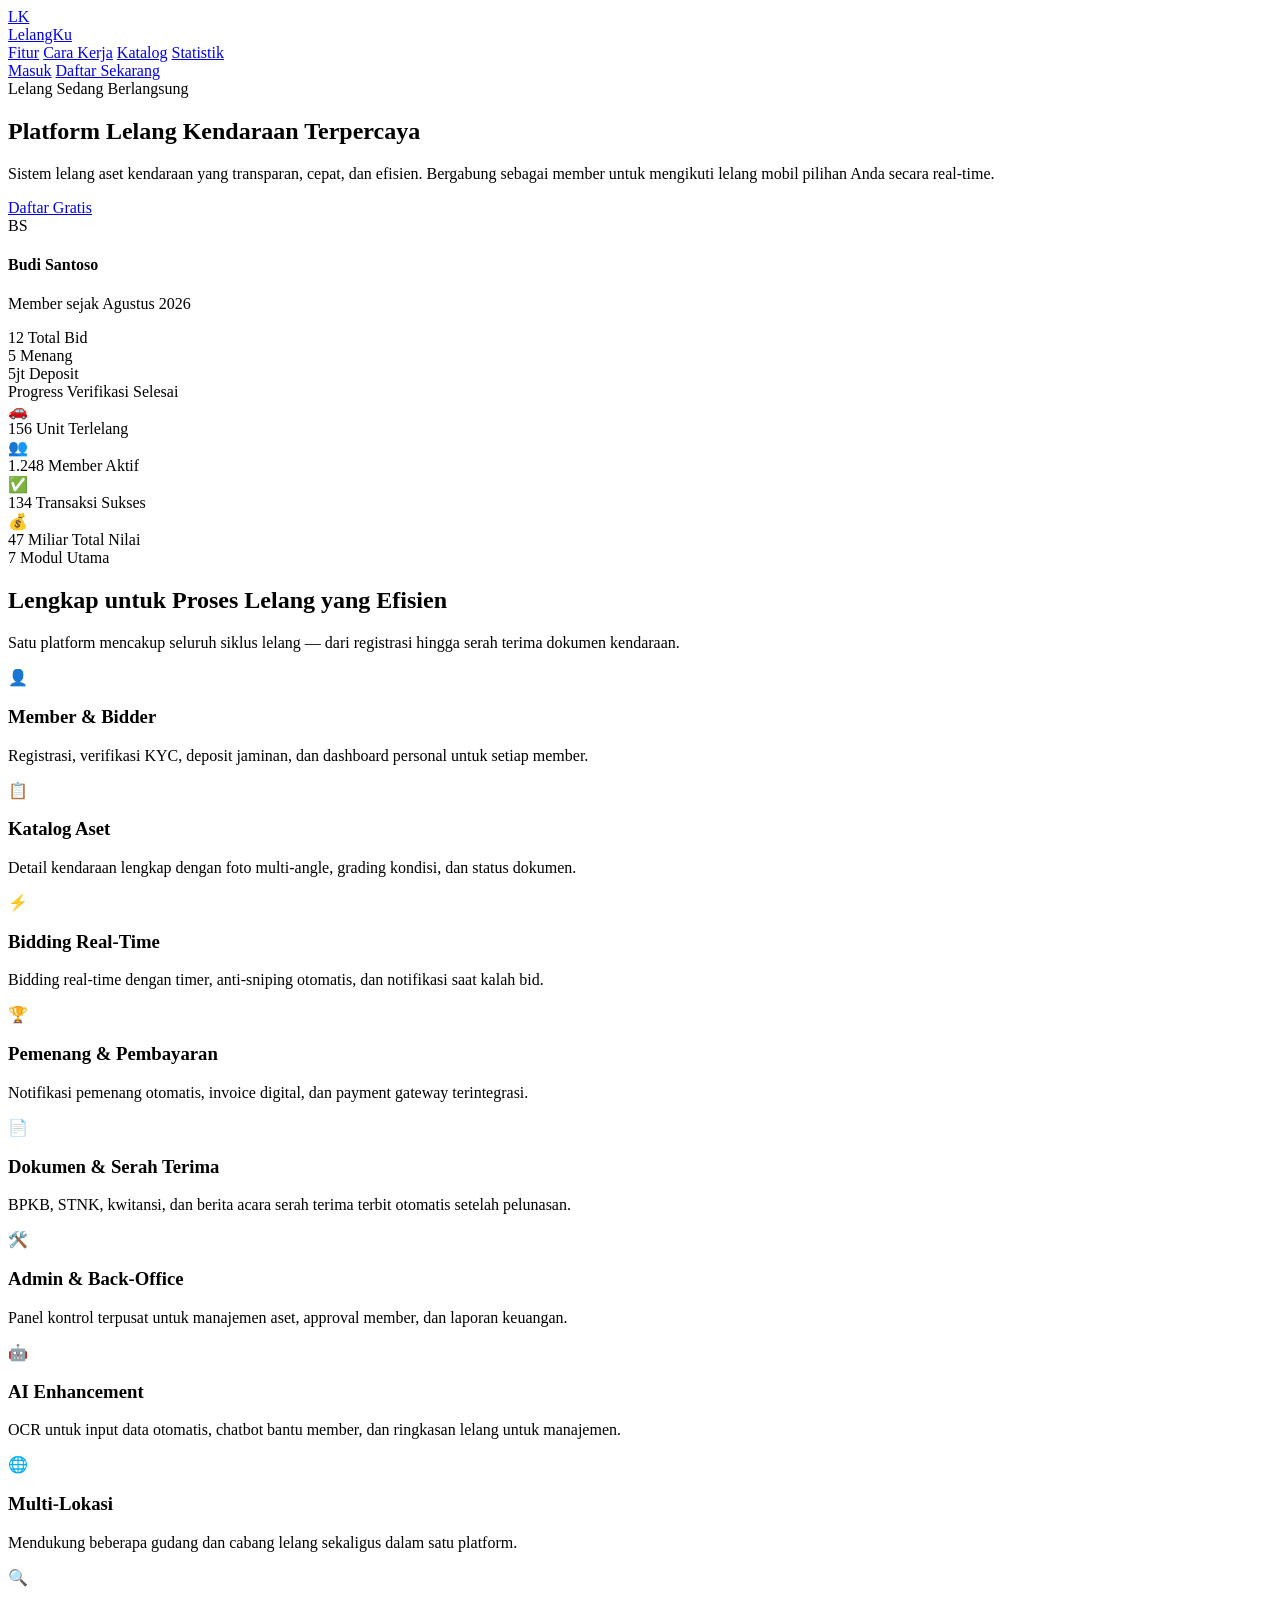
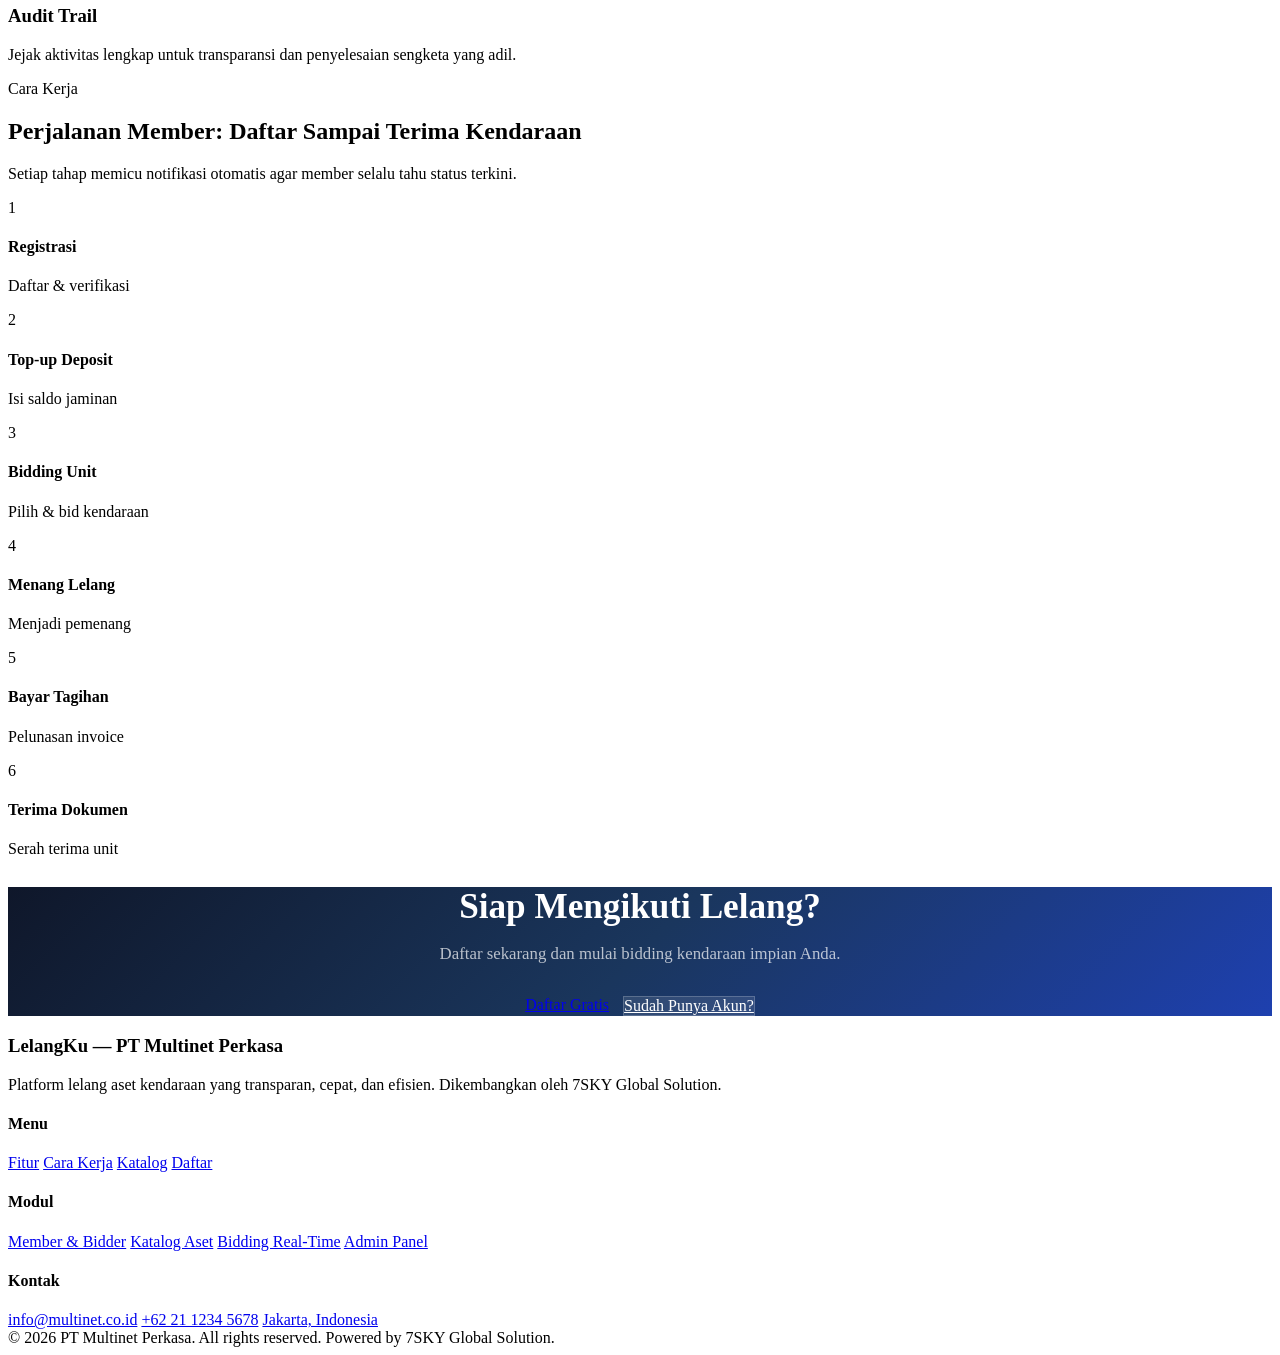
==== index.html @ e138a0ef "Add files via upload" ====
<!DOCTYPE html>
<html lang="id">
<head>
  <meta charset="UTF-8">
  <meta name="viewport" content="width=device-width, initial-scale=1.0">
  <title>LelangKu - Platform Lelang Aset Kendaraan</title>
  <link rel="stylesheet" href="css/style.css">
</head>
<body>

<!-- NAVBAR -->
<nav class="navbar" id="navbar">
  <div class="container">
    <a href="index.html" class="navbar-brand">
      <div class="logo-icon">LK</div>
      LelangKu
    </a>
    <div class="navbar-nav" id="navLinks">
      <a href="#features" class="active">Fitur</a>
      <a href="#how">Cara Kerja</a>
      <a href="katalog.html">Katalog</a>
      <a href="#stats">Statistik</a>
    </div>
    <div class="navbar-actions" id="navActions">
      <a href="login.html" class="btn btn-ghost">Masuk</a>
      <a href="register.html" class="btn btn-primary">Daftar Sekarang</a>
    </div>
  </div>
</nav>

<!-- HERO -->
<section class="hero" id="hero">
  <div class="container">
    <div class="hero-content">
      <div class="hero-badge">
        <span class="dot"></span>
        Lelang Sedang Berlangsung
      </div>
      <h1>Platform Lelang <span>Kendaraan</span> Terpercaya</h1>
      <p>Sistem lelang aset kendaraan yang transparan, cepat, dan efisien. Bergabung sebagai member untuk mengikuti lelang mobil pilihan Anda secara real-time.</p>
      <div class="hero-buttons">
        <a href="register.html" class="btn btn-accent btn-lg">Daftar Gratis</a>
        <a href="katalog.html" class="btn btn-lg" style="background:rgba(255,255,255,.1);color:white;border:1px solid rgba(255,255,255,.2);">Lihat Katalog</a>
      </div>
    </div>
    <div class="hero-visual">
      <div class="hero-card">
        <div class="hero-card-header">
          <div class="hero-card-avatar">BS</div>
          <div class="hero-card-info">
            <h4>Budi Santoso</h4>
            <p>Member sejak Agustus 2026</p>
          </div>
        </div>
        <div class="hero-stat-row">
          <div class="hero-stat">
            <span class="num">12</span>
            <span class="label">Total Bid</span>
          </div>
          <div class="hero-stat">
            <span class="num">5</span>
            <span class="label">Menang</span>
          </div>
          <div class="hero-stat">
            <span class="num">5jt</span>
            <span class="label">Deposit</span>
          </div>
        </div>
        <div class="hero-progress">
          <div class="progress-label">
            <span>Progress Verifikasi</span>
            <span>Selesai</span>
          </div>
          <div class="progress-bar"><div class="progress-fill"></div></div>
        </div>
      </div>
    </div>
  </div>
</section>

<!-- STATS BAR -->
<section class="stats-bar" id="stats">
  <div class="container">
    <div class="stat-item">
      <div class="stat-icon blue">🚗</div>
      <div class="stat-text">
        <span class="num" data-count="156">0</span>
        <span class="label">Unit Terlelang</span>
      </div>
    </div>
    <div class="stat-item">
      <div class="stat-icon amber">👥</div>
      <div class="stat-text">
        <span class="num" data-count="1248">0</span>
        <span class="label">Member Aktif</span>
      </div>
    </div>
    <div class="stat-item">
      <div class="stat-icon green">✅</div>
      <div class="stat-text">
        <span class="num" data-count="134">0</span>
        <span class="label">Transaksi Sukses</span>
      </div>
    </div>
    <div class="stat-item">
      <div class="stat-icon red">💰</div>
      <div class="stat-text">
        <span class="num" data-count="47">0</span>
        <span class="label">Miliar Total Nilai</span>
      </div>
    </div>
  </div>
</section>

<!-- FEATURES -->
<section class="section" id="features">
  <div class="container">
    <div class="section-header">
      <span class="tag">7 Modul Utama</span>
      <h2>Lengkap untuk Proses Lelang yang Efisien</h2>
      <p>Satu platform mencakup seluruh siklus lelang — dari registrasi hingga serah terima dokumen kendaraan.</p>
    </div>
    <div class="features-grid">
      <div class="feature-card">
        <div class="feature-icon blue">👤</div>
        <h3>Member & Bidder</h3>
        <p>Registrasi, verifikasi KYC, deposit jaminan, dan dashboard personal untuk setiap member.</p>
      </div>
      <div class="feature-card">
        <div class="feature-icon amber">📋</div>
        <h3>Katalog Aset</h3>
        <p>Detail kendaraan lengkap dengan foto multi-angle, grading kondisi, dan status dokumen.</p>
      </div>
      <div class="feature-card">
        <div class="feature-icon red">⚡</div>
        <h3>Bidding Real-Time</h3>
        <p>Bidding real-time dengan timer, anti-sniping otomatis, dan notifikasi saat kalah bid.</p>
      </div>
      <div class="feature-card">
        <div class="feature-icon green">🏆</div>
        <h3>Pemenang & Pembayaran</h3>
        <p>Notifikasi pemenang otomatis, invoice digital, dan payment gateway terintegrasi.</p>
      </div>
      <div class="feature-card">
        <div class="feature-icon purple">📄</div>
        <h3>Dokumen & Serah Terima</h3>
        <p>BPKB, STNK, kwitansi, dan berita acara serah terima terbit otomatis setelah pelunasan.</p>
      </div>
      <div class="feature-card">
        <div class="feature-icon teal">🛠️</div>
        <h3>Admin & Back-Office</h3>
        <p>Panel kontrol terpusat untuk manajemen aset, approval member, dan laporan keuangan.</p>
      </div>
      <div class="feature-card">
        <div class="feature-icon indigo">🤖</div>
        <h3>AI Enhancement</h3>
        <p>OCR untuk input data otomatis, chatbot bantu member, dan ringkasan lelang untuk manajemen.</p>
      </div>
      <div class="feature-card">
        <div class="feature-icon blue">🌐</div>
        <h3>Multi-Lokasi</h3>
        <p>Mendukung beberapa gudang dan cabang lelang sekaligus dalam satu platform.</p>
      </div>
      <div class="feature-card">
        <div class="feature-icon amber">🔍</div>
        <h3>Audit Trail</h3>
        <p>Jejak aktivitas lengkap untuk transparansi dan penyelesaian sengketa yang adil.</p>
      </div>
    </div>
  </div>
</section>

<!-- HOW IT WORKS -->
<section class="section" style="background:var(--white);" id="how">
  <div class="container">
    <div class="section-header">
      <span class="tag">Cara Kerja</span>
      <h2>Perjalanan Member: Daftar Sampai Terima Kendaraan</h2>
      <p>Setiap tahap memicu notifikasi otomatis agar member selalu tahu status terkini.</p>
    </div>
    <div class="steps-grid">
      <div class="step-item">
        <div class="step-num">1</div>
        <h4>Registrasi</h4>
        <p>Daftar & verifikasi</p>
      </div>
      <div class="step-item">
        <div class="step-num">2</div>
        <h4>Top-up Deposit</h4>
        <p>Isi saldo jaminan</p>
      </div>
      <div class="step-item">
        <div class="step-num">3</div>
        <h4>Bidding Unit</h4>
        <p>Pilih & bid kendaraan</p>
      </div>
      <div class="step-item">
        <div class="step-num">4</div>
        <h4>Menang Lelang</h4>
        <p>Menjadi pemenang</p>
      </div>
      <div class="step-item">
        <div class="step-num">5</div>
        <h4>Bayar Tagihan</h4>
        <p>Pelunasan invoice</p>
      </div>
      <div class="step-item">
        <div class="step-num">6</div>
        <h4>Terima Dokumen</h4>
        <p>Serah terima unit</p>
      </div>
    </div>
  </div>
</section>

<!-- CTA -->
<section class="section" style="background:linear-gradient(135deg,#0f172a,#1a365d,#1e40af);color:white;">
  <div class="container" style="text-align:center;">
    <h2 style="font-size:2.2rem;font-weight:800;margin-bottom:12px;">Siap Mengikuti Lelang?</h2>
    <p style="color:rgba(255,255,255,.7);font-size:1.05rem;margin-bottom:32px;">Daftar sekarang dan mulai bidding kendaraan impian Anda.</p>
    <div style="display:flex;gap:14px;justify-content:center;">
      <a href="register.html" class="btn btn-accent btn-lg">Daftar Gratis</a>
      <a href="login.html" class="btn btn-lg" style="background:rgba(255,255,255,.1);color:white;border:1px solid rgba(255,255,255,.2);">Sudah Punya Akun?</a>
    </div>
  </div>
</section>

<!-- FOOTER -->
<footer class="footer">
  <div class="container">
    <div class="footer-grid">
      <div class="footer-brand">
        <h3>LelangKu — PT Multinet Perkasa</h3>
        <p>Platform lelang aset kendaraan yang transparan, cepat, dan efisien. Dikembangkan oleh 7SKY Global Solution.</p>
      </div>
      <div class="footer-col">
        <h4>Menu</h4>
        <a href="#features">Fitur</a>
        <a href="#how">Cara Kerja</a>
        <a href="katalog.html">Katalog</a>
        <a href="register.html">Daftar</a>
      </div>
      <div class="footer-col">
        <h4>Modul</h4>
        <a href="#">Member & Bidder</a>
        <a href="#">Katalog Aset</a>
        <a href="#">Bidding Real-Time</a>
        <a href="#">Admin Panel</a>
      </div>
      <div class="footer-col">
        <h4>Kontak</h4>
        <a href="#">info@multinet.co.id</a>
        <a href="#">+62 21 1234 5678</a>
        <a href="#">Jakarta, Indonesia</a>
      </div>
    </div>
    <div class="footer-bottom">
      &copy; 2026 PT Multinet Perkasa. All rights reserved. Powered by 7SKY Global Solution.
    </div>
  </div>
</footer>

<script src="js/app.js"></script>
<script>
  // Animate stats on scroll
  const observer = new IntersectionObserver(entries => {
    entries.forEach(entry => {
      if (entry.isIntersecting) {
        entry.target.querySelectorAll('[data-count]').forEach(el => {
          const target = parseInt(el.dataset.count);
          let start = 0;
          const dur = 1200;
          const startTime = performance.now();
          function tick(now) {
            const p = Math.min((now - startTime) / dur, 1);
            const eased = 1 - Math.pow(1 - p, 3);
            el.textContent = Math.round(target * eased).toLocaleString('id-ID');
            if (p < 1) requestAnimationFrame(tick);
          }
          requestAnimationFrame(tick);
        });
        observer.unobserve(entry.target);
      }
    });
  }, { threshold: 0.3 });
  document.querySelectorAll('#stats').forEach(el => observer.observe(el));

  // Update nav based on login
  function updateNav() {
    const user = getCurrentUser();
    const actions = document.getElementById('navActions');
    if (user && actions) {
      const dash = user.role === 'admin' ? 'admin.html' : 'dashboard.html';
      actions.innerHTML = `
        <a href="${dash}" class="btn btn-ghost">Dashboard</a>
        <button onclick="logout()" class="btn btn-primary btn-sm">Keluar</button>
      `;
    }
  }
  updateNav();
</script>
</body>
</html>
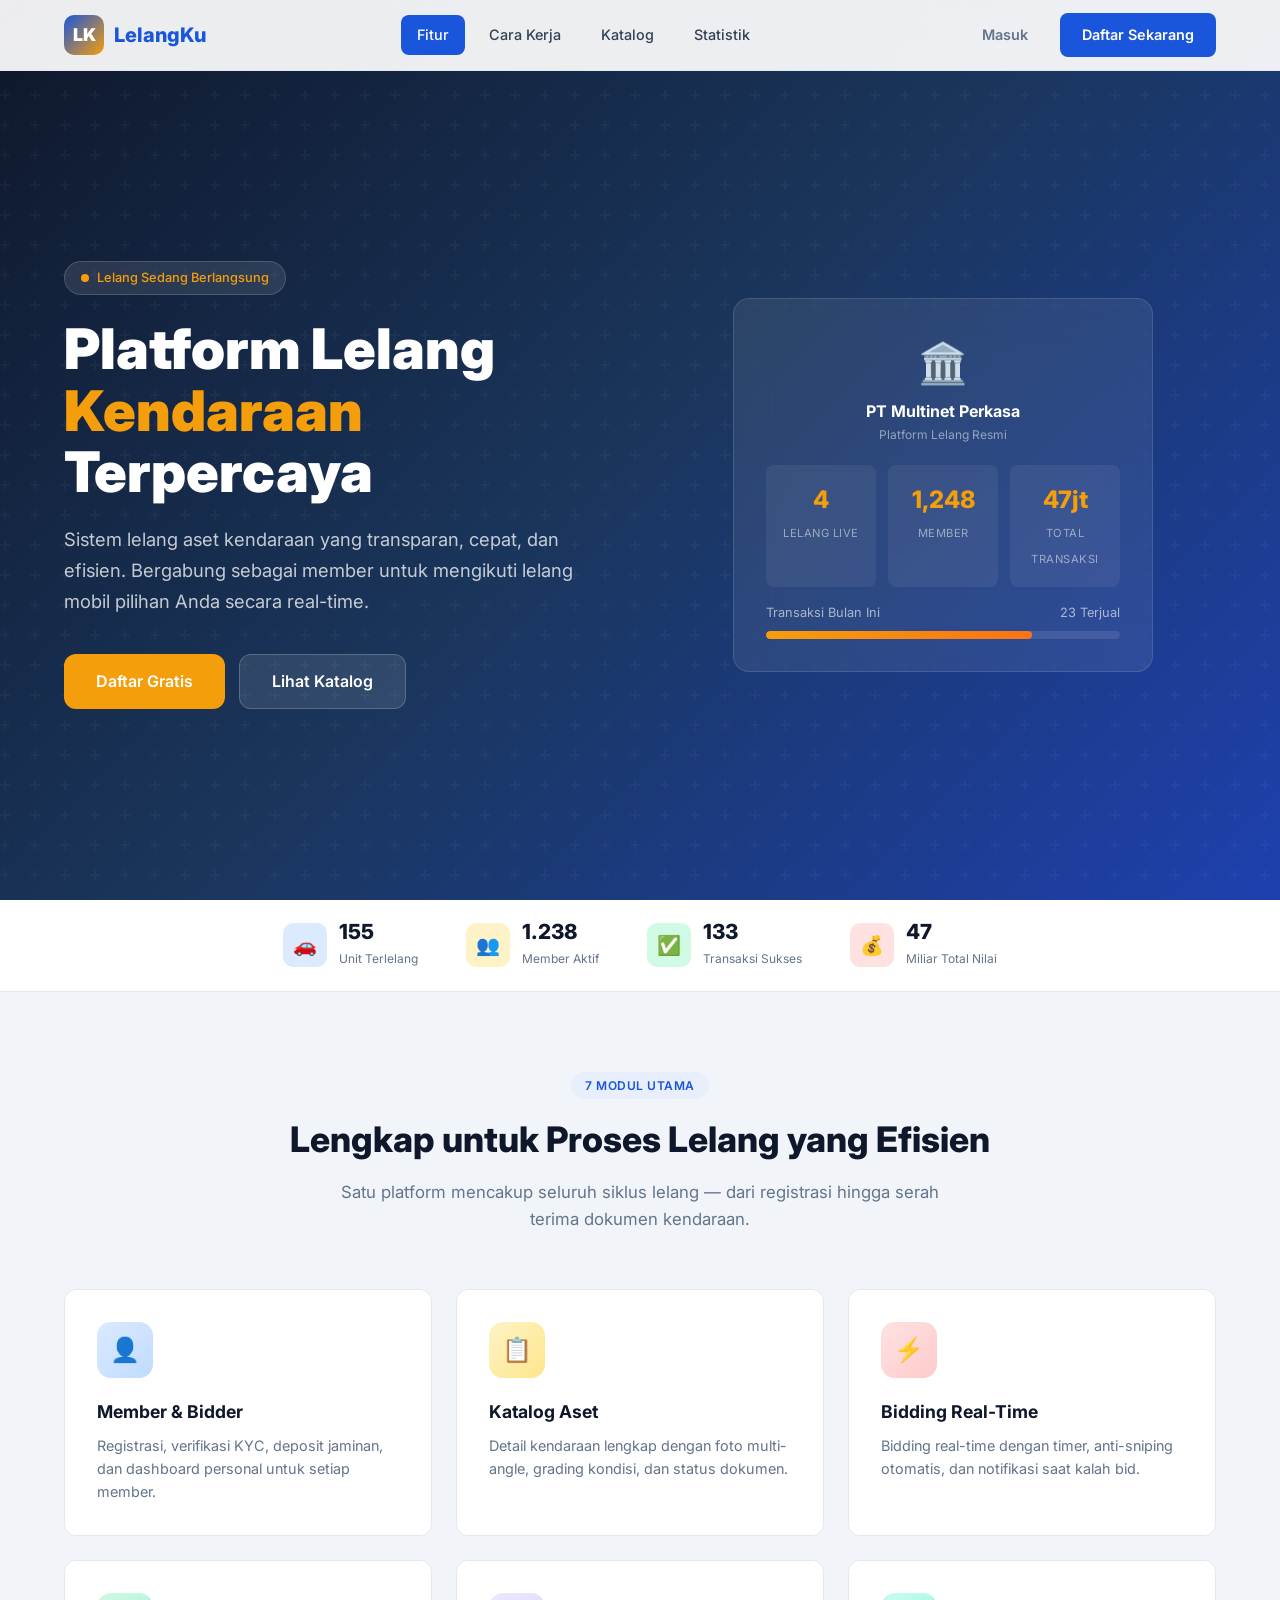
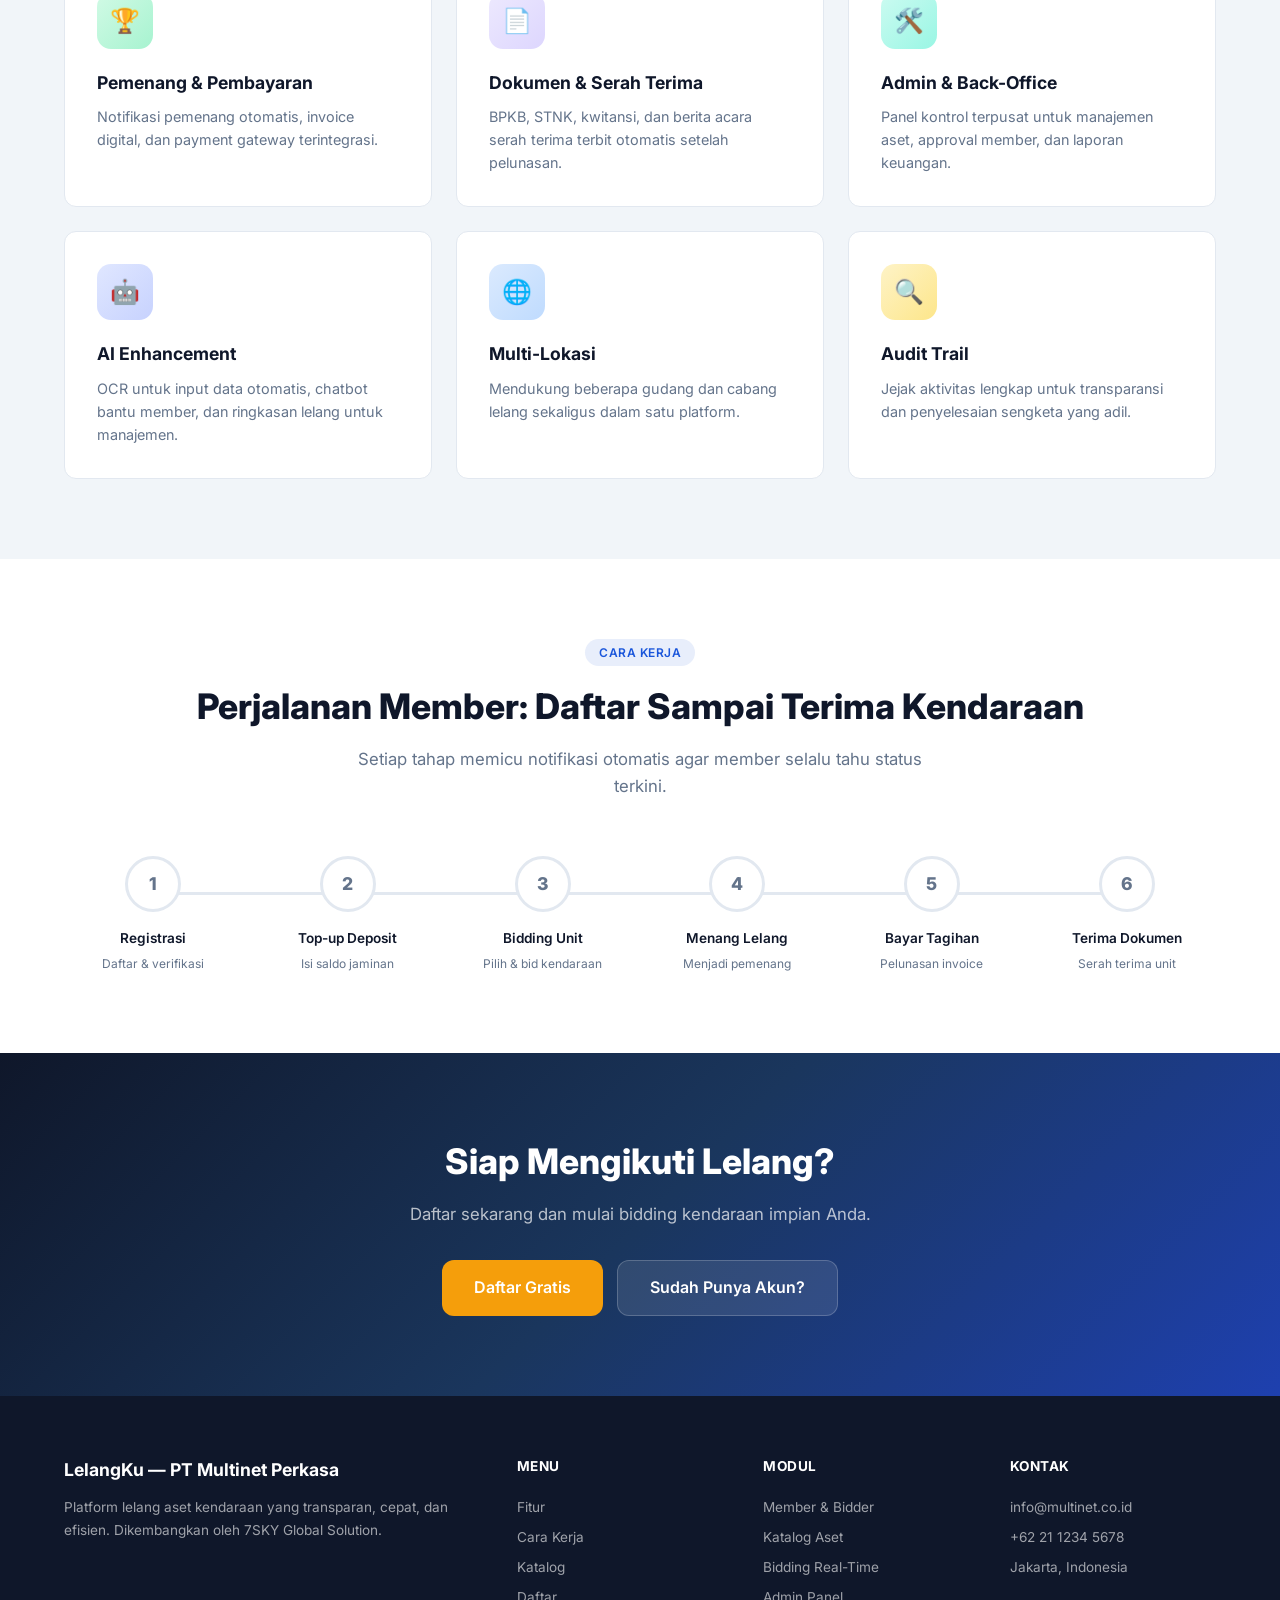
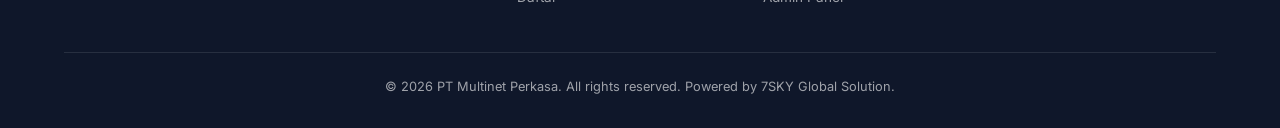
==== commit f8d22a5d: "Add files via upload" ====
--- a/index.html
+++ b/index.html
@@ -34,10 +34,10 @@
     <div class="hero-content">
       <div class="hero-badge">
         <span class="dot"></span>
-        Lelang Sedang Berlangsung
-      </div>
-      <h1>Platform Lelang <span>Kendaraan</span> Terpercaya</h1>
-      <p>Sistem lelang aset kendaraan yang transparan, cepat, dan efisien. Bergabung sebagai member untuk mengikuti lelang mobil pilihan Anda secara real-time.</p>
+        <span id="heroBadgeText">Lelang Sedang Berlangsung</span>
+      </div>
+      <h1 id="heroTitle">Platform Lelang <span>Kendaraan</span> Terpercaya</h1>
+      <p id="heroDesc">Sistem lelang aset kendaraan yang transparan, cepat, dan efisien. Bergabung sebagai member untuk mengikuti lelang mobil pilihan Anda secara real-time.</p>
       <div class="hero-buttons">
         <a href="register.html" class="btn btn-accent btn-lg">Daftar Gratis</a>
         <a href="katalog.html" class="btn btn-lg" style="background:rgba(255,255,255,.1);color:white;border:1px solid rgba(255,255,255,.2);">Lihat Katalog</a>
@@ -45,33 +45,31 @@
     </div>
     <div class="hero-visual">
       <div class="hero-card">
-        <div class="hero-card-header">
-          <div class="hero-card-avatar">BS</div>
-          <div class="hero-card-info">
-            <h4>Budi Santoso</h4>
-            <p>Member sejak Agustus 2026</p>
-          </div>
+        <div style="text-align:center;margin-bottom:20px;">
+          <div style="font-size:2.5rem;margin-bottom:4px;">🏛️</div>
+          <h4 style="color:white;font-weight:700;">PT Multinet Perkasa</h4>
+          <p style="color:rgba(255,255,255,.5);font-size:.75rem;margin:0;">Platform Lelang Resmi</p>
         </div>
         <div class="hero-stat-row">
           <div class="hero-stat">
-            <span class="num">12</span>
-            <span class="label">Total Bid</span>
+            <span class="num" id="heroLiveCount">4</span>
+            <span class="label">Lelang Live</span>
           </div>
           <div class="hero-stat">
-            <span class="num">5</span>
-            <span class="label">Menang</span>
+            <span class="num" id="heroMemberCount">1,248</span>
+            <span class="label">Member</span>
           </div>
           <div class="hero-stat">
-            <span class="num">5jt</span>
-            <span class="label">Deposit</span>
+            <span class="num" id="heroTotalValue">47jt</span>
+            <span class="label">Total Transaksi</span>
           </div>
         </div>
         <div class="hero-progress">
           <div class="progress-label">
-            <span>Progress Verifikasi</span>
-            <span>Selesai</span>
+            <span>Transaksi Bulan Ini</span>
+            <span id="heroTransCount">23 Terjual</span>
           </div>
-          <div class="progress-bar"><div class="progress-fill"></div></div>
+          <div class="progress-bar"><div class="progress-fill" style="width:75%"></div></div>
         </div>
       </div>
     </div>
@@ -298,6 +296,9 @@
     }
   }
   updateNav();
+
+  // Load hero content from admin settings
+  loadHeroContent();
 </script>
 </body>
 </html>
--- a/css/style.css
+++ b/css/style.css
@@ -0,0 +1,682 @@
+@import url('https://fonts.googleapis.com/css2?family=Inter:wght@300;400;500;600;700;800;900&display=swap');
+
+:root {
+  --primary: #1a56db;
+  --primary-dark: #1240a8;
+  --primary-light: #e8eefb;
+  --accent: #f59e0b;
+  --accent-dark: #d97706;
+  --success: #10b981;
+  --danger: #ef4444;
+  --warning: #f59e0b;
+  --dark: #0f172a;
+  --dark-700: #1e293b;
+  --dark-600: #334155;
+  --dark-500: #475569;
+  --gray: #64748b;
+  --gray-light: #94a3b8;
+  --gray-lighter: #cbd5e1;
+  --gray-100: #e2e8f0;
+  --gray-50: #f1f5f9;
+  --white: #ffffff;
+  --radius: 12px;
+  --radius-sm: 8px;
+  --radius-lg: 16px;
+  --shadow: 0 1px 3px rgba(0,0,0,.08), 0 4px 12px rgba(0,0,0,.04);
+  --shadow-md: 0 4px 16px rgba(0,0,0,.1);
+  --shadow-lg: 0 8px 32px rgba(0,0,0,.12);
+  --shadow-xl: 0 12px 48px rgba(0,0,0,.16);
+  --transition: all .25s cubic-bezier(.4,0,.2,1);
+}
+
+* { margin:0; padding:0; box-sizing:border-box; }
+
+html { scroll-behavior: smooth; }
+
+body {
+  font-family: 'Inter', -apple-system, BlinkMacSystemFont, sans-serif;
+  color: var(--dark);
+  background: var(--gray-50);
+  line-height: 1.6;
+  -webkit-font-smoothing: antialiased;
+}
+
+a { text-decoration: none; color: inherit; }
+img { max-width: 100%; display: block; }
+ul { list-style: none; }
+
+/* ===== HEADER / NAVBAR ===== */
+.navbar {
+  position: fixed; top: 0; left: 0; right: 0; z-index: 1000;
+  background: rgba(255,255,255,.92);
+  backdrop-filter: blur(20px);
+  -webkit-backdrop-filter: blur(20px);
+  border-bottom: 1px solid var(--gray-100);
+  transition: var(--transition);
+}
+.navbar.scrolled {
+  box-shadow: var(--shadow-md);
+}
+.navbar .container {
+  max-width: 1200px; margin: 0 auto;
+  padding: 0 24px;
+  display: flex; align-items: center; justify-content: space-between;
+  height: 70px;
+}
+.navbar-brand {
+  display: flex; align-items: center; gap: 10px;
+  font-weight: 800; font-size: 1.25rem; color: var(--primary);
+}
+.navbar-brand .logo-icon {
+  width: 40px; height: 40px; border-radius: 10px;
+  background: linear-gradient(135deg, var(--primary), var(--accent));
+  display: flex; align-items: center; justify-content: center;
+  color: white; font-size: 1.1rem; font-weight: 900;
+}
+.navbar-nav {
+  display: flex; align-items: center; gap: 8px;
+}
+.navbar-nav a {
+  padding: 8px 16px; border-radius: var(--radius-sm);
+  font-weight: 500; font-size: .9rem; color: var(--dark-600);
+  transition: var(--transition);
+}
+.navbar-nav a:hover { background: var(--primary-light); color: var(--primary); }
+.navbar-nav a.active { background: var(--primary); color: white; }
+.navbar-actions { display: flex; align-items: center; gap: 10px; }
+
+.btn {
+  display: inline-flex; align-items: center; justify-content: center; gap: 8px;
+  padding: 10px 22px; border-radius: var(--radius-sm);
+  font-family: inherit; font-weight: 600; font-size: .9rem;
+  border: none; cursor: pointer; transition: var(--transition);
+  white-space: nowrap;
+}
+.btn-primary { background: var(--primary); color: white; }
+.btn-primary:hover { background: var(--primary-dark); transform: translateY(-1px); box-shadow: var(--shadow-md); }
+.btn-secondary { background: var(--white); color: var(--primary); border: 2px solid var(--primary); }
+.btn-secondary:hover { background: var(--primary-light); }
+.btn-accent { background: var(--accent); color: var(--white); }
+.btn-accent:hover { background: var(--accent-dark); transform: translateY(-1px); }
+.btn-success { background: var(--success); color: white; }
+.btn-danger { background: var(--danger); color: white; }
+.btn-ghost { background: transparent; color: var(--gray); }
+.btn-ghost:hover { background: var(--gray-50); color: var(--dark); }
+.btn-lg { padding: 14px 32px; font-size: 1rem; border-radius: var(--radius); }
+.btn-sm { padding: 6px 14px; font-size: .8rem; }
+.btn-block { width: 100%; }
+
+/* ===== HERO ===== */
+.hero {
+  position: relative; overflow: hidden;
+  min-height: 100vh;
+  display: flex; align-items: center;
+  background: linear-gradient(135deg, #0f172a 0%, #1a365d 50%, #1e40af 100%);
+  padding-top: 70px;
+}
+.hero::before {
+  content: ''; position: absolute; inset: 0;
+  background: url("data:image/svg+xml,%3Csvg width='60' height='60' viewBox='0 0 60 60' xmlns='http://www.w3.org/2000/svg'%3E%3Cg fill='none' fill-rule='evenodd'%3E%3Cg fill='%23ffffff' fill-opacity='0.03'%3E%3Cpath d='M36 34v-4h-2v4h-4v2h4v4h2v-4h4v-2h-4zm0-30V0h-2v4h-4v2h4v4h2V6h4V4h-4zM6 34v-4H4v4H0v2h4v4h2v-4h4v-2H6zM6 4V0H4v4H0v2h4v4h2V6h4V4H6z'/%3E%3C/g%3E%3C/g%3E%3C/svg%3E");
+}
+.hero .container {
+  max-width: 1200px; margin: 0 auto; padding: 0 24px;
+  position: relative; z-index: 1;
+  display: grid; grid-template-columns: 1fr 1fr; gap: 60px; align-items: center;
+}
+.hero-content { color: white; }
+.hero-badge {
+  display: inline-flex; align-items: center; gap: 8px;
+  background: rgba(255,255,255,.1); border: 1px solid rgba(255,255,255,.15);
+  padding: 6px 16px; border-radius: 50px;
+  font-size: .8rem; font-weight: 500; color: var(--accent);
+  margin-bottom: 24px;
+}
+.hero-badge .dot { width: 8px; height: 8px; border-radius: 50%; background: var(--accent); animation: pulse 2s infinite; }
+@keyframes pulse { 0%,100% { opacity: 1; } 50% { opacity: .4; } }
+.hero h1 {
+  font-size: 3.5rem; font-weight: 900; line-height: 1.1;
+  margin-bottom: 20px;
+}
+.hero h1 span { color: var(--accent); }
+.hero p { font-size: 1.15rem; color: rgba(255,255,255,.75); margin-bottom: 36px; line-height: 1.7; }
+.hero-buttons { display: flex; gap: 14px; flex-wrap: wrap; }
+.hero-visual {
+  position: relative; display: flex; justify-content: center;
+}
+.hero-card {
+  background: rgba(255,255,255,.08); backdrop-filter: blur(20px);
+  border: 1px solid rgba(255,255,255,.12); border-radius: var(--radius-lg);
+  padding: 32px; width: 100%; max-width: 420px;
+}
+.hero-card-header { display: flex; align-items: center; gap: 12px; margin-bottom: 24px; }
+.hero-card-avatar {
+  width: 48px; height: 48px; border-radius: 50%;
+  background: linear-gradient(135deg, var(--accent), #f97316);
+  display: flex; align-items: center; justify-content: center;
+  color: white; font-weight: 700; font-size: 1.1rem;
+}
+.hero-card-info h4 { color: white; font-weight: 600; }
+.hero-card-info p { color: rgba(255,255,255,.5); font-size: .8rem; margin: 0; }
+.hero-stat-row { display: flex; gap: 12px; margin-bottom: 16px; }
+.hero-stat {
+  flex: 1; background: rgba(255,255,255,.06); border-radius: var(--radius-sm);
+  padding: 16px; text-align: center;
+}
+.hero-stat .num { font-size: 1.5rem; font-weight: 800; color: var(--accent); display: block; }
+.hero-stat .label { font-size: .7rem; color: rgba(255,255,255,.5); text-transform: uppercase; letter-spacing: .5px; }
+.hero-progress { margin-top: 16px; }
+.hero-progress .progress-label { display: flex; justify-content: space-between; color: rgba(255,255,255,.6); font-size: .8rem; margin-bottom: 8px; }
+.hero-progress .progress-bar { height: 8px; background: rgba(255,255,255,.1); border-radius: 50px; overflow: hidden; }
+.hero-progress .progress-fill { height: 100%; background: linear-gradient(90deg, var(--accent), #f97316); border-radius: 50px; width: 68%; animation: progressAnim 2s ease-out; }
+@keyframes progressAnim { from { width: 0; } }
+
+/* ===== SECTIONS ===== */
+.section {
+  padding: 80px 0;
+}
+.section-header {
+  text-align: center; margin-bottom: 56px;
+}
+.section-header .tag {
+  display: inline-block;
+  background: var(--primary-light); color: var(--primary);
+  padding: 4px 14px; border-radius: 50px;
+  font-size: .75rem; font-weight: 600; text-transform: uppercase;
+  letter-spacing: .5px; margin-bottom: 12px;
+}
+.section-header h2 {
+  font-size: 2.2rem; font-weight: 800; color: var(--dark);
+}
+.section-header p {
+  color: var(--gray); font-size: 1.05rem; margin-top: 12px; max-width: 600px; margin-left: auto; margin-right: auto;
+}
+.container { max-width: 1200px; margin: 0 auto; padding: 0 24px; }
+
+/* ===== STATS BAR ===== */
+.stats-bar {
+  background: var(--white);
+  border-bottom: 1px solid var(--gray-100);
+  padding: 20px 0;
+}
+.stats-bar .container {
+  display: flex; align-items: center; justify-content: center; gap: 48px; flex-wrap: wrap;
+}
+.stat-item { display: flex; align-items: center; gap: 12px; }
+.stat-icon {
+  width: 44px; height: 44px; border-radius: 10px;
+  display: flex; align-items: center; justify-content: center;
+  font-size: 1.2rem;
+}
+.stat-icon.blue { background: #dbeafe; color: var(--primary); }
+.stat-icon.amber { background: #fef3c7; color: var(--accent); }
+.stat-icon.green { background: #d1fae5; color: var(--success); }
+.stat-icon.red { background: #fee2e2; color: var(--danger); }
+.stat-text .num { font-size: 1.3rem; font-weight: 800; color: var(--dark); display: block; line-height: 1.2; }
+.stat-text .label { font-size: .75rem; color: var(--gray); }
+
+/* ===== FEATURES GRID ===== */
+.features-grid {
+  display: grid; grid-template-columns: repeat(3, 1fr); gap: 24px;
+}
+.feature-card {
+  background: var(--white); border-radius: var(--radius);
+  padding: 32px; border: 1px solid var(--gray-100);
+  transition: var(--transition);
+}
+.feature-card:hover { transform: translateY(-4px); box-shadow: var(--shadow-lg); border-color: var(--primary-light); }
+.feature-icon {
+  width: 56px; height: 56px; border-radius: 14px;
+  display: flex; align-items: center; justify-content: center;
+  font-size: 1.5rem; margin-bottom: 20px;
+}
+.feature-icon.blue { background: linear-gradient(135deg, #dbeafe, #bfdbfe); color: var(--primary); }
+.feature-icon.amber { background: linear-gradient(135deg, #fef3c7, #fde68a); color: var(--accent); }
+.feature-icon.green { background: linear-gradient(135deg, #d1fae5, #a7f3d0); color: var(--success); }
+.feature-icon.red { background: linear-gradient(135deg, #fee2e2, #fecaca); color: var(--danger); }
+.feature-icon.purple { background: linear-gradient(135deg, #ede9fe, #ddd6fe); color: #7c3aed; }
+.feature-icon.teal { background: linear-gradient(135deg, #ccfbf1, #99f6e4); color: #0d9488; }
+.feature-icon.indigo { background: linear-gradient(135deg, #e0e7ff, #c7d2fe); color: #4f46e5; }
+.feature-card h3 { font-size: 1.1rem; font-weight: 700; margin-bottom: 8px; }
+.feature-card p { font-size: .9rem; color: var(--gray); line-height: 1.6; }
+
+/* ===== HOW IT WORKS ===== */
+.steps-grid {
+  display: grid; grid-template-columns: repeat(6, 1fr); gap: 16px;
+  position: relative;
+}
+.steps-grid::before {
+  content: ''; position: absolute; top: 36px; left: 8%; right: 8%;
+  height: 3px; background: var(--gray-100);
+}
+.step-item {
+  text-align: center; position: relative; z-index: 1;
+}
+.step-num {
+  width: 56px; height: 56px; border-radius: 50%;
+  background: var(--white); border: 3px solid var(--gray-100);
+  display: flex; align-items: center; justify-content: center;
+  font-size: 1.1rem; font-weight: 800; color: var(--gray);
+  margin: 0 auto 16px; transition: var(--transition);
+}
+.step-item:hover .step-num { border-color: var(--primary); color: var(--primary); background: var(--primary-light); }
+.step-item h4 { font-size: .85rem; font-weight: 600; color: var(--dark); margin-bottom: 4px; }
+.step-item p { font-size: .75rem; color: var(--gray); }
+
+/* ===== FORM PAGES ===== */
+.auth-page {
+  min-height: 100vh; display: flex;
+}
+.auth-left {
+  flex: 1; background: linear-gradient(135deg, #0f172a, #1a365d, #1e40af);
+  display: flex; flex-direction: column; justify-content: center;
+  padding: 60px; position: relative; overflow: hidden;
+}
+.auth-left::before {
+  content: ''; position: absolute; inset: 0;
+  background: url("data:image/svg+xml,%3Csvg width='40' height='40' viewBox='0 0 40 40' xmlns='http://www.w3.org/2000/svg'%3E%3Cg fill='%23ffffff' fill-opacity='0.04'%3E%3Cpath d='M20 20.5V18H0v-2h20v-2l2 3-2 3zm0-7V11h20V9H20V7l-2 3 2 3z'/%3E%3C/g%3E%3C/svg%3E");
+}
+.auth-left .content { position: relative; z-index: 1; color: white; }
+.auth-left .content h2 { font-size: 2.5rem; font-weight: 800; margin-bottom: 16px; }
+.auth-left .content p { font-size: 1.1rem; color: rgba(255,255,255,.7); line-height: 1.7; }
+.auth-left .content h2 span { color: var(--accent); }
+.auth-features { margin-top: 40px; display: flex; flex-direction: column; gap: 16px; }
+.auth-feature {
+  display: flex; align-items: center; gap: 14px;
+  background: rgba(255,255,255,.06); border-radius: var(--radius-sm);
+  padding: 14px 18px;
+}
+.auth-feature-icon {
+  width: 40px; height: 40px; border-radius: 10px;
+  background: rgba(255,255,255,.1);
+  display: flex; align-items: center; justify-content: center;
+  font-size: 1.1rem; flex-shrink: 0;
+}
+.auth-feature h4 { font-weight: 600; font-size: .9rem; }
+.auth-feature p { font-size: .75rem; color: rgba(255,255,255,.5); margin: 0; }
+
+.auth-right {
+  flex: 1; display: flex; align-items: center; justify-content: center;
+  padding: 40px; background: var(--white);
+}
+.auth-form-container {
+  width: 100%; max-width: 420px;
+}
+.auth-form-container .brand {
+  display: flex; align-items: center; gap: 10px;
+  font-weight: 800; font-size: 1.2rem; color: var(--primary);
+  margin-bottom: 36px;
+}
+.auth-form-container .brand .logo-icon {
+  width: 36px; height: 36px; border-radius: 8px;
+  background: linear-gradient(135deg, var(--primary), var(--accent));
+  display: flex; align-items: center; justify-content: center;
+  color: white; font-size: .9rem; font-weight: 900;
+}
+.auth-form-container h2 { font-size: 1.6rem; font-weight: 800; margin-bottom: 4px; }
+.auth-form-container .subtitle { color: var(--gray); font-size: .9rem; margin-bottom: 32px; }
+
+.form-group { margin-bottom: 20px; }
+.form-group label {
+  display: block; font-weight: 600; font-size: .85rem;
+  color: var(--dark-600); margin-bottom: 6px;
+}
+.form-group .input-wrap {
+  position: relative;
+}
+.form-group .input-wrap .icon {
+  position: absolute; left: 14px; top: 50%; transform: translateY(-50%);
+  color: var(--gray-light); font-size: 1rem;
+}
+.form-control {
+  width: 100%; padding: 12px 14px 12px 42px;
+  border: 2px solid var(--gray-100); border-radius: var(--radius-sm);
+  font-family: inherit; font-size: .9rem; color: var(--dark);
+  background: var(--gray-50); transition: var(--transition);
+}
+.form-control:focus { outline: none; border-color: var(--primary); background: var(--white); box-shadow: 0 0 0 4px rgba(26,86,219,.1); }
+.form-control::placeholder { color: var(--gray-light); }
+.form-row { display: grid; grid-template-columns: 1fr 1fr; gap: 16px; }
+.form-check {
+  display: flex; align-items: center; gap: 8px;
+  font-size: .85rem; color: var(--gray);
+}
+.form-check input[type="checkbox"] {
+  width: 16px; height: 16px; accent-color: var(--primary);
+}
+.form-links { display: flex; justify-content: space-between; margin-top: 8px; }
+.form-links a { font-size: .85rem; color: var(--primary); font-weight: 500; }
+.form-links a:hover { text-decoration: underline; }
+.divider { text-align: center; margin: 24px 0; position: relative; }
+.divider::before {
+  content: ''; position: absolute; left: 0; right: 0; top: 50%;
+  height: 1px; background: var(--gray-100);
+}
+.divider span {
+  position: relative; background: var(--white); padding: 0 16px;
+  font-size: .8rem; color: var(--gray-light);
+}
+.social-btns { display: flex; gap: 12px; }
+.social-btn {
+  flex: 1; display: flex; align-items: center; justify-content: center; gap: 8px;
+  padding: 11px; border: 2px solid var(--gray-100); border-radius: var(--radius-sm);
+  font-size: .85rem; font-weight: 600; color: var(--dark-600);
+  background: var(--white); cursor: pointer; transition: var(--transition);
+}
+.social-btn:hover { border-color: var(--primary); background: var(--primary-light); }
+.auth-footer { text-align: center; margin-top: 28px; font-size: .85rem; color: var(--gray); }
+.auth-footer a { color: var(--primary); font-weight: 600; }
+
+/* ===== DASHBOARD LAYOUT ===== */
+.dashboard-layout {
+  display: grid; grid-template-columns: 260px 1fr; min-height: 100vh;
+  padding-top: 70px;
+}
+.sidebar {
+  background: var(--white); border-right: 1px solid var(--gray-100);
+  padding: 24px 0; position: sticky; top: 70px; height: calc(100vh - 70px);
+  overflow-y: auto;
+}
+.sidebar-profile {
+  padding: 0 20px; margin-bottom: 24px;
+  display: flex; align-items: center; gap: 12px;
+}
+.sidebar-avatar {
+  width: 42px; height: 42px; border-radius: 50%;
+  background: linear-gradient(135deg, var(--primary), var(--accent));
+  display: flex; align-items: center; justify-content: center;
+  color: white; font-weight: 700; font-size: .9rem;
+}
+.sidebar-profile h4 { font-size: .9rem; font-weight: 600; }
+.sidebar-profile p { font-size: .7rem; color: var(--gray); }
+.sidebar-menu { padding: 0 12px; }
+.sidebar-menu .menu-label {
+  font-size: .65rem; font-weight: 700; text-transform: uppercase;
+  letter-spacing: 1px; color: var(--gray-light); padding: 0 12px; margin: 20px 0 8px;
+}
+.sidebar-menu a {
+  display: flex; align-items: center; gap: 12px;
+  padding: 10px 14px; border-radius: var(--radius-sm);
+  font-size: .85rem; font-weight: 500; color: var(--dark-600);
+  transition: var(--transition);
+}
+.sidebar-menu a:hover { background: var(--gray-50); color: var(--dark); }
+.sidebar-menu a.active { background: var(--primary-light); color: var(--primary); font-weight: 600; }
+.sidebar-menu a .icon { width: 20px; text-align: center; font-size: 1rem; }
+.sidebar-menu a .badge {
+  margin-left: auto; background: var(--danger); color: white;
+  font-size: .65rem; font-weight: 700; padding: 2px 7px; border-radius: 50px;
+}
+
+.main-content { padding: 32px; background: var(--gray-50); overflow-y: auto; }
+.page-header { margin-bottom: 32px; }
+.page-header h1 { font-size: 1.6rem; font-weight: 800; }
+.page-header p { color: var(--gray); font-size: .9rem; margin-top: 4px; }
+
+/* ===== DASHBOARD CARDS ===== */
+.dash-stats {
+  display: grid; grid-template-columns: repeat(4, 1fr); gap: 20px;
+  margin-bottom: 32px;
+}
+.dash-stat-card {
+  background: var(--white); border-radius: var(--radius);
+  padding: 24px; border: 1px solid var(--gray-100);
+  display: flex; align-items: flex-start; gap: 16px;
+}
+.dash-stat-icon {
+  width: 48px; height: 48px; border-radius: 12px;
+  display: flex; align-items: center; justify-content: center;
+  font-size: 1.3rem; flex-shrink: 0;
+}
+.dash-stat-icon.blue { background: var(--primary-light); color: var(--primary); }
+.dash-stat-icon.amber { background: #fef3c7; color: var(--accent); }
+.dash-stat-icon.green { background: #d1fae5; color: var(--success); }
+.dash-stat-icon.red { background: #fee2e2; color: var(--danger); }
+.dash-stat-text h3 { font-size: 1.6rem; font-weight: 800; line-height: 1.2; }
+.dash-stat-text p { font-size: .8rem; color: var(--gray); margin-top: 2px; }
+.dash-stat-text .change { font-size: .75rem; font-weight: 600; margin-top: 4px; }
+.dash-stat-text .change.up { color: var(--success); }
+.dash-stat-text .change.down { color: var(--danger); }
+
+/* ===== TABLES ===== */
+.card { background: var(--white); border-radius: var(--radius); border: 1px solid var(--gray-100); }
+.card-header {
+  padding: 20px 24px; border-bottom: 1px solid var(--gray-100);
+  display: flex; align-items: center; justify-content: space-between;
+}
+.card-header h3 { font-size: 1rem; font-weight: 700; }
+.card-body { padding: 24px; }
+.table-wrap { overflow-x: auto; }
+table { width: 100%; border-collapse: collapse; }
+th, td {
+  padding: 12px 16px; text-align: left;
+  font-size: .85rem; border-bottom: 1px solid var(--gray-100);
+}
+th { font-weight: 600; color: var(--gray); font-size: .75rem; text-transform: uppercase; letter-spacing: .5px; }
+td { color: var(--dark-600); }
+tr:last-child td { border-bottom: none; }
+tr:hover td { background: var(--gray-50); }
+
+.badge {
+  display: inline-block; padding: 3px 10px; border-radius: 50px;
+  font-size: .7rem; font-weight: 700;
+}
+.badge-success { background: #d1fae5; color: #065f46; }
+.badge-warning { background: #fef3c7; color: #92400e; }
+.badge-danger { background: #fee2e2; color: #991b1b; }
+.badge-info { background: #dbeafe; color: #1e40af; }
+.badge-gray { background: var(--gray-100); color: var(--dark-600); }
+
+/* ===== KATALOG ===== */
+.katalog-filters {
+  display: flex; gap: 12px; margin-bottom: 24px; flex-wrap: wrap;
+  align-items: center;
+}
+.filter-group {
+  display: flex; align-items: center; gap: 8px;
+}
+.filter-group select, .filter-group input {
+  padding: 9px 14px; border: 2px solid var(--gray-100);
+  border-radius: var(--radius-sm); font-family: inherit;
+  font-size: .85rem; background: var(--white); color: var(--dark);
+}
+.filter-group select:focus, .filter-group input:focus {
+  outline: none; border-color: var(--primary);
+}
+.katalog-grid {
+  display: grid; grid-template-columns: repeat(3, 1fr); gap: 24px;
+}
+.katalog-card {
+  background: var(--white); border-radius: var(--radius);
+  overflow: hidden; border: 1px solid var(--gray-100);
+  transition: var(--transition);
+}
+.katalog-card:hover { transform: translateY(-4px); box-shadow: var(--shadow-lg); }
+.katalog-card-img {
+  position: relative; height: 200px;
+  background: linear-gradient(135deg, var(--gray-100), var(--gray-50));
+  display: flex; align-items: center; justify-content: center;
+  overflow: hidden;
+}
+.katalog-card-img .placeholder-car {
+  font-size: 4rem; color: var(--gray-lighter);
+}
+.katalog-card-img .grade-badge {
+  position: absolute; top: 12px; left: 12px;
+  padding: 4px 12px; border-radius: 50px;
+  font-size: .7rem; font-weight: 700; color: white;
+}
+.grade-a { background: var(--success); }
+.grade-b { background: var(--primary); }
+.grade-c { background: var(--accent); }
+.katalog-card-img .timer-badge {
+  position: absolute; top: 12px; right: 12px;
+  background: rgba(0,0,0,.7); color: white;
+  padding: 4px 10px; border-radius: 50px;
+  font-size: .7rem; font-weight: 600;
+  display: flex; align-items: center; gap: 4px;
+}
+.katalog-card-body { padding: 20px; }
+.katalog-card-body h3 { font-size: 1rem; font-weight: 700; margin-bottom: 8px; }
+.katalog-card-specs {
+  display: grid; grid-template-columns: 1fr 1fr; gap: 6px;
+  margin-bottom: 16px;
+}
+.katalog-card-specs .spec {
+  font-size: .75rem; color: var(--gray);
+  display: flex; align-items: center; gap: 4px;
+}
+.katalog-card-specs .spec strong { color: var(--dark-600); }
+.katalog-card-price {
+  display: flex; justify-content: space-between; align-items: flex-end;
+  padding-top: 16px; border-top: 1px solid var(--gray-100);
+}
+.katalog-card-price .price-label { font-size: .7rem; color: var(--gray); text-transform: uppercase; }
+.katalog-card-price .price-val { font-size: 1.2rem; font-weight: 800; color: var(--primary); }
+.katalog-card-price .bid-count { font-size: .75rem; color: var(--gray); }
+
+/* ===== BIDDING ===== */
+.bidding-layout {
+  display: grid; grid-template-columns: 1fr 380px; gap: 24px;
+  padding-top: 70px; min-height: 100vh;
+}
+.bidding-main { padding: 24px; }
+.bidding-sidebar {
+  background: var(--white); border-left: 1px solid var(--gray-100);
+  padding: 24px; position: sticky; top: 70px;
+  height: calc(100vh - 70px); overflow-y: auto;
+}
+.bid-car-preview {
+  background: var(--gray-50); border-radius: var(--radius);
+  padding: 40px; text-align: center; margin-bottom: 24px;
+  border: 1px solid var(--gray-100);
+}
+.bid-car-preview .car-placeholder { font-size: 6rem; color: var(--gray-lighter); }
+.bid-timer {
+  text-align: center; margin-bottom: 24px;
+  background: var(--white); border-radius: var(--radius);
+  padding: 24px; border: 2px solid var(--danger);
+}
+.bid-timer .timer-label { font-size: .8rem; color: var(--danger); font-weight: 600; text-transform: uppercase; letter-spacing: 1px; margin-bottom: 8px; }
+.bid-timer .timer-display {
+  font-size: 3rem; font-weight: 900; color: var(--danger);
+  font-variant-numeric: tabular-nums;
+}
+.bid-current {
+  background: var(--white); border-radius: var(--radius);
+  padding: 24px; border: 1px solid var(--gray-100); margin-bottom: 24px;
+}
+.bid-current h3 { font-size: .85rem; color: var(--gray); margin-bottom: 4px; }
+.bid-current .bid-amount { font-size: 2.2rem; font-weight: 900; color: var(--primary); }
+.bid-current .bid-increment { font-size: .8rem; color: var(--gray); margin-top: 4px; }
+.bid-actions { display: flex; gap: 12px; margin-bottom: 24px; }
+.bid-quick-amounts { display: grid; grid-template-columns: repeat(3, 1fr); gap: 8px; margin-bottom: 16px; }
+.bid-quick-btn {
+  padding: 10px; border: 2px solid var(--gray-100);
+  border-radius: var(--radius-sm); text-align: center;
+  font-weight: 700; font-size: .85rem; color: var(--dark);
+  cursor: pointer; transition: var(--transition);
+  background: var(--white);
+}
+.bid-quick-btn:hover { border-color: var(--primary); color: var(--primary); background: var(--primary-light); }
+.bid-history { margin-top: 24px; }
+.bid-history h4 { font-size: .9rem; font-weight: 700; margin-bottom: 12px; }
+.bid-history-item {
+  display: flex; align-items: center; gap: 12px;
+  padding: 10px 0; border-bottom: 1px solid var(--gray-100);
+}
+.bid-history-item:last-child { border-bottom: none; }
+.bid-history-avatar {
+  width: 32px; height: 32px; border-radius: 50%;
+  background: var(--gray-100); display: flex;
+  align-items: center; justify-content: center;
+  font-size: .7rem; font-weight: 700; color: var(--gray);
+}
+.bid-history-item .bid-info { flex: 1; }
+.bid-history-item .bid-info .bidder { font-size: .8rem; font-weight: 600; }
+.bid-history-item .bid-info .time { font-size: .7rem; color: var(--gray); }
+.bid-history-item .bid-amt { font-weight: 700; font-size: .85rem; color: var(--primary); }
+
+/* ===== ADMIN ===== */
+.admin-grid {
+  display: grid; grid-template-columns: 1fr 1fr; gap: 24px;
+}
+
+/* ===== FOOTER ===== */
+.footer {
+  background: var(--dark); color: rgba(255,255,255,.6);
+  padding: 60px 0 30px;
+}
+.footer-grid {
+  display: grid; grid-template-columns: 2fr 1fr 1fr 1fr; gap: 40px;
+  margin-bottom: 40px;
+}
+.footer-brand { }
+.footer-brand h3 { color: white; font-size: 1.1rem; font-weight: 700; margin-bottom: 12px; }
+.footer-brand p { font-size: .85rem; line-height: 1.7; }
+.footer-col h4 { color: white; font-size: .85rem; font-weight: 700; margin-bottom: 16px; text-transform: uppercase; letter-spacing: .5px; }
+.footer-col a { display: block; font-size: .85rem; padding: 4px 0; transition: var(--transition); }
+.footer-col a:hover { color: var(--accent); }
+.footer-bottom {
+  border-top: 1px solid rgba(255,255,255,.1);
+  padding-top: 24px; text-align: center;
+  font-size: .8rem;
+}
+
+/* ===== MODAL ===== */
+.modal-overlay {
+  display: none; position: fixed; inset: 0; z-index: 9999;
+  background: rgba(0,0,0,.5); backdrop-filter: blur(4px);
+  align-items: center; justify-content: center;
+}
+.modal-overlay.show { display: flex; }
+.modal {
+  background: var(--white); border-radius: var(--radius-lg);
+  width: 100%; max-width: 480px; padding: 32px;
+  box-shadow: var(--shadow-xl);
+  animation: modalIn .25s ease-out;
+}
+@keyframes modalIn { from { opacity: 0; transform: scale(.95) translateY(10px); } }
+.modal h3 { font-size: 1.2rem; font-weight: 700; margin-bottom: 8px; }
+.modal p { color: var(--gray); font-size: .9rem; margin-bottom: 24px; }
+.modal-actions { display: flex; gap: 12px; justify-content: flex-end; }
+
+/* ===== TOAST ===== */
+.toast-container { position: fixed; top: 90px; right: 24px; z-index: 9999; display: flex; flex-direction: column; gap: 10px; }
+.toast {
+  background: var(--white); border-radius: var(--radius-sm);
+  padding: 14px 20px; box-shadow: var(--shadow-lg);
+  display: flex; align-items: center; gap: 12px;
+  min-width: 300px; animation: toastIn .3s ease-out;
+  border-left: 4px solid;
+}
+.toast.success { border-color: var(--success); }
+.toast.error { border-color: var(--danger); }
+.toast.warning { border-color: var(--warning); }
+.toast .toast-msg { font-size: .85rem; font-weight: 500; }
+@keyframes toastIn { from { opacity: 0; transform: translateX(40px); } }
+
+/* ===== RESPONSIVE ===== */
+@media (max-width: 1024px) {
+  .hero .container { grid-template-columns: 1fr; text-align: center; }
+  .hero-visual { display: none; }
+  .hero-buttons { justify-content: center; }
+  .features-grid { grid-template-columns: repeat(2, 1fr); }
+  .steps-grid { grid-template-columns: repeat(3, 1fr); }
+  .dash-stats { grid-template-columns: repeat(2, 1fr); }
+  .katalog-grid { grid-template-columns: repeat(2, 1fr); }
+  .bidding-layout { grid-template-columns: 1fr; }
+  .bidding-sidebar { position: static; height: auto; }
+  .footer-grid { grid-template-columns: 1fr 1fr; }
+}
+@media (max-width: 768px) {
+  .hero h1 { font-size: 2.2rem; }
+  .features-grid { grid-template-columns: 1fr; }
+  .steps-grid { grid-template-columns: repeat(2, 1fr); }
+  .dashboard-layout { grid-template-columns: 1fr; }
+  .sidebar { display: none; }
+  .auth-page { flex-direction: column; }
+  .auth-left { min-height: 200px; padding: 40px 24px; }
+  .auth-left .content h2 { font-size: 1.6rem; }
+  .katalog-grid { grid-template-columns: 1fr; }
+  .admin-grid { grid-template-columns: 1fr; }
+}
